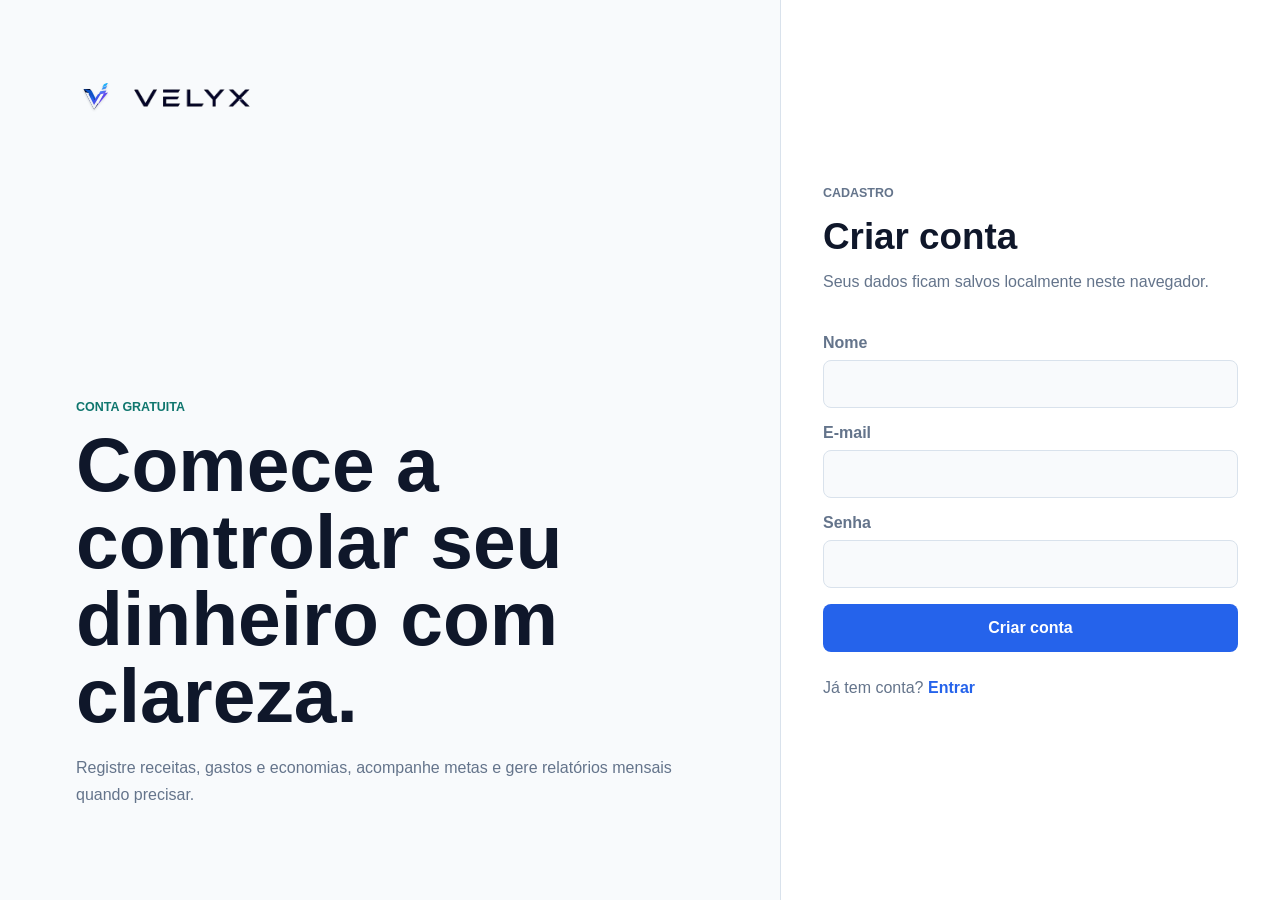
==== cadastro.html @ f458ea2e "Add files via upload" ====
<!DOCTYPE html>
<html lang="pt-BR">
<head>
  <meta charset="UTF-8">
  <meta name="viewport" content="width=device-width, initial-scale=1.0">
  <title>Cadastro | Velyx</title>
  <meta name="description" content="Crie sua conta Velyx para organizar receitas, gastos e metas financeiras.">
  <link rel="icon" href="assets/brand/velyx-icon.svg" type="image/svg+xml">
  <link rel="stylesheet" href="styles/login.css">
</head>
<body>
  <main class="auth-page">
    <section class="auth-brand">
      <a class="brand" href="index.html" aria-label="Velyx">
        <img class="brand-icon" src="assets/brand/velyx-icon.svg" alt="" aria-hidden="true">
        <img class="brand-wordmark" src="assets/brand/velyx-wordmark.png" alt="" aria-hidden="true">
      </a>
      <div>
        <p class="eyebrow">Conta gratuita</p>
        <h1>Comece a controlar seu dinheiro com clareza.</h1>
        <p>Registre receitas, gastos e economias, acompanhe metas e gere relatórios mensais quando precisar.</p>
      </div>
    </section>

    <section class="auth-panel">
      <div class="panel-heading">
        <p class="eyebrow">Cadastro</p>
        <h2>Criar conta</h2>
        <p>Seus dados ficam salvos localmente neste navegador.</p>
      </div>

      <form data-register-form>
        <label>
          <span>Nome</span>
          <input type="text" name="name" autocomplete="name" required>
        </label>
        <label>
          <span>E-mail</span>
          <input type="email" name="email" autocomplete="email" required>
        </label>
        <label>
          <span>Senha</span>
          <input type="password" name="password" autocomplete="new-password" minlength="6" required>
        </label>
        <button class="button button-primary" type="submit">Criar conta</button>
      </form>

      <p class="auth-switch">Já tem conta? <a href="login.html">Entrar</a></p>
    </section>
  </main>

  <div class="toast" data-toast role="status" aria-live="polite"></div>
  <script src="scripts/storage.js"></script>
  <script src="scripts/register.js"></script>
</body>
</html>
---- styles/login.css ----
:root {
  --bg-main: #F8FAFC;
  --bg-card: #FFFFFF;
  --bg-soft: #EEF2F7;
  --primary: #2563EB;
  --secondary: #0F766E;
  --success: #16A34A;
  --danger: #DC2626;
  --text-main: #0F172A;
  --text-muted: #64748B;
  --border: #D9E2EC;
  --shadow: 0 18px 44px rgba(15, 23, 42, 0.08);
}

* {
  box-sizing: border-box;
}

body {
  min-height: 100vh;
  margin: 0;
  background: var(--bg-main);
  color: var(--text-main);
  font-family: Arial, Helvetica, "Segoe UI", sans-serif;
}

a {
  color: inherit;
  text-decoration: none;
}

button,
input {
  font: inherit;
}

button {
  border: 0;
  cursor: pointer;
}

h1,
h2,
p {
  margin-top: 0;
}

.auth-page {
  min-height: 100vh;
  display: grid;
  grid-template-columns: minmax(0, 1fr) minmax(380px, 500px);
}

.auth-brand {
  display: flex;
  flex-direction: column;
  justify-content: space-between;
  gap: 46px;
  padding: clamp(28px, 6vw, 76px);
}

.brand {
  display: inline-flex;
  align-items: center;
  gap: 10px;
  width: fit-content;
}

.brand-icon {
  width: 44px;
  height: 44px;
}

.brand-wordmark {
  width: 124px;
}

.eyebrow {
  margin-bottom: 12px;
  color: var(--secondary);
  font-size: 0.78rem;
  font-weight: 900;
  text-transform: uppercase;
}

.auth-brand h1 {
  max-width: 760px;
  margin-bottom: 20px;
  font-size: clamp(2.7rem, 6vw, 5rem);
  line-height: 1;
}

.auth-brand p:not(.eyebrow),
.panel-heading p,
.auth-switch {
  color: var(--text-muted);
  line-height: 1.7;
}

.auth-panel {
  display: flex;
  min-height: 100vh;
  flex-direction: column;
  justify-content: center;
  gap: 22px;
  padding: 42px;
  background: var(--bg-card);
  border-left: 1px solid var(--border);
}

.panel-heading h2 {
  margin-bottom: 10px;
  font-size: 2.3rem;
}

form {
  display: grid;
  gap: 16px;
}

label {
  display: grid;
  gap: 8px;
  color: var(--text-muted);
  font-weight: 800;
}

input {
  width: 100%;
  min-height: 48px;
  padding: 0 14px;
  border: 1px solid var(--border);
  border-radius: 8px;
  background: var(--bg-main);
  color: var(--text-main);
  outline: none;
}

input:focus {
  border-color: var(--primary);
  box-shadow: 0 0 0 3px rgba(37, 99, 235, 0.14);
}

.button {
  display: inline-flex;
  align-items: center;
  justify-content: center;
  min-height: 48px;
  border-radius: 8px;
  font-weight: 900;
}

.button-primary {
  background: var(--primary);
  color: #FFFFFF;
}

.auth-switch a {
  color: var(--primary);
  font-weight: 900;
}

.toast {
  position: fixed;
  right: 20px;
  bottom: 20px;
  max-width: 340px;
  padding: 14px 16px;
  border: 1px solid var(--border);
  border-radius: 8px;
  background: var(--bg-card);
  color: var(--text-main);
  box-shadow: var(--shadow);
  opacity: 0;
  pointer-events: none;
  transform: translateY(8px);
  transition: opacity 160ms ease, transform 160ms ease;
}

.toast.is-visible {
  opacity: 1;
  transform: translateY(0);
}

body.is-loading button {
  cursor: wait;
  opacity: 0.75;
}

@media (max-width: 860px) {
  .auth-page {
    grid-template-columns: 1fr;
  }

  .auth-panel {
    min-height: auto;
    border-left: 0;
    border-top: 1px solid var(--border);
  }
}

@media (max-width: 560px) {
  .auth-brand,
  .auth-panel {
    padding: 22px;
  }
}
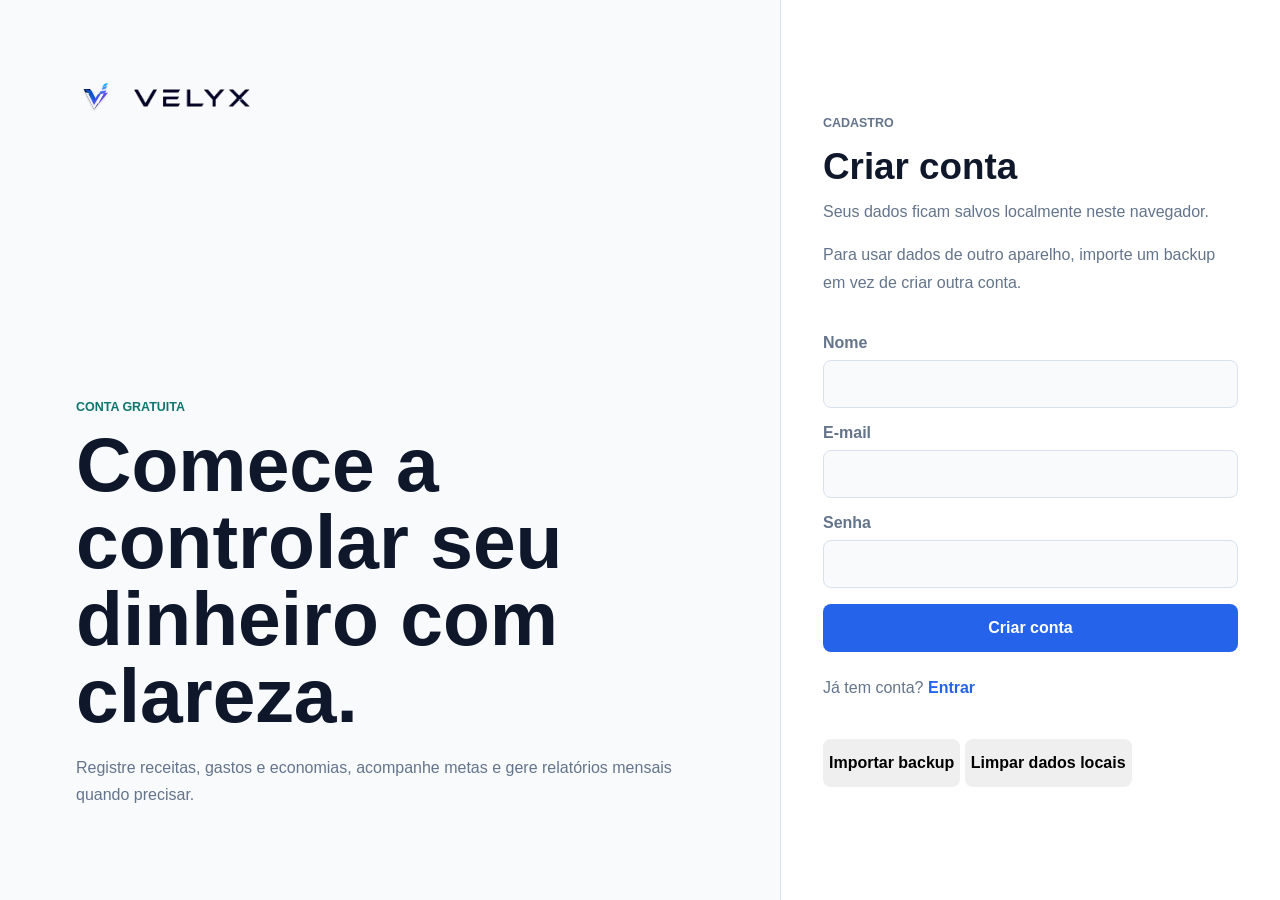
==== commit cbe32a00: "Add files via upload" ====
--- a/cadastro.html
+++ b/cadastro.html
@@ -27,6 +27,7 @@
         <p class="eyebrow">Cadastro</p>
         <h2>Criar conta</h2>
         <p>Seus dados ficam salvos localmente neste navegador.</p>
+        <p class="auth-note">Para usar dados de outro aparelho, importe um backup em vez de criar outra conta.</p>
       </div>
 
       <form data-register-form>
@@ -46,6 +47,11 @@
       </form>
 
       <p class="auth-switch">Já tem conta? <a href="login.html">Entrar</a></p>
+      <div class="dev-tools" aria-label="Ferramentas de dados locais">
+        <button class="button button-secondary" type="button" data-import-backup-button>Importar backup</button>
+        <button class="button button-secondary dev-clear-button" type="button" data-clear-local>Limpar dados locais</button>
+        <input type="file" accept="application/json" data-import-backup hidden>
+      </div>
     </section>
   </main>
 
